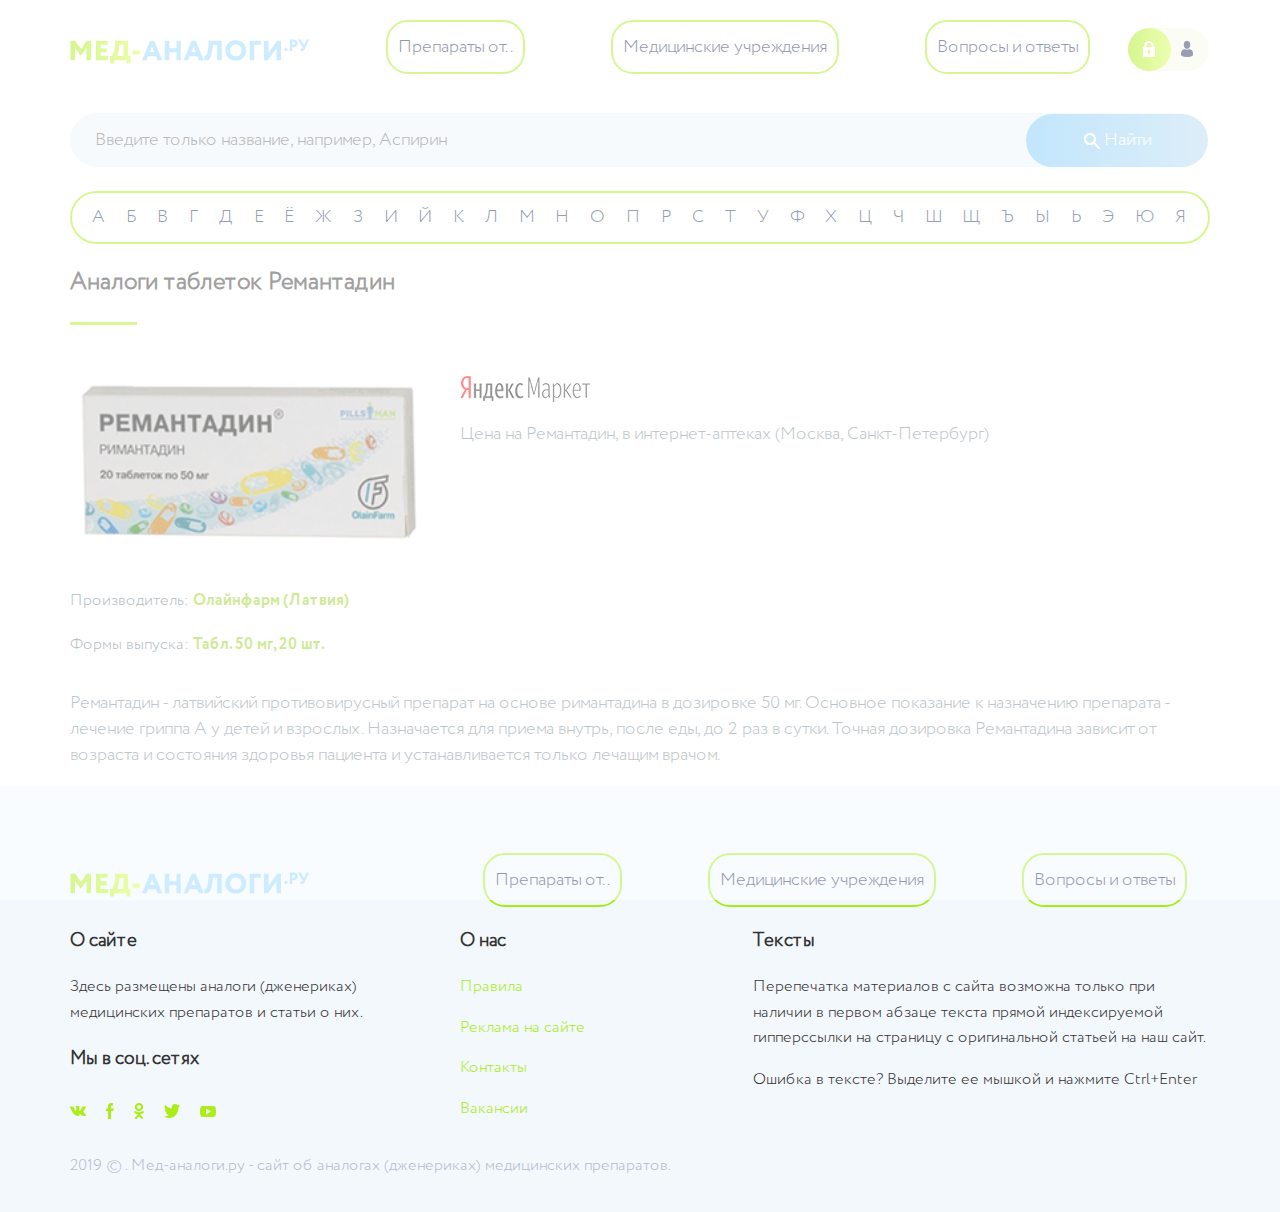
==== Verstka/analog_item_page.html @ cc17bd62 "yandex head" ====
<!DOCTYPE html>
<!--[if lt IE 7 ]><html class="ie ie6" lang="en"> <![endif]-->
<!--[if IE 7 ]><html class="ie ie7" lang="en"> <![endif]-->
<!--[if IE 8 ]><html class="ie ie8" lang="en"> <![endif]-->
<!--[if (gte IE 9)|!(IE)]><!-->
<html lang="ru">
<!--<![endif]-->

<head>

	<meta charset="utf-8">

	<title>Заголовок</title>
	<meta name="description" content="">

	<link rel="shortcut icon" href="img/favicon/favicon.ico" type="image/x-icon">
	<link rel="apple-touch-icon" href="img/favicon/apple-touch-icon.png">
	<link rel="apple-touch-icon" sizes="72x72" href="img/favicon/apple-touch-icon-72x72.png">
	<link rel="apple-touch-icon" sizes="114x114" href="img/favicon/apple-touch-icon-114x114.png">

	<meta http-equiv="X-UA-Compatible" content="IE=edge">
	<meta name="viewport" content="width=device-width, initial-scale=1, maximum-scale=1">

	<link rel="stylesheet" href="libs/bootstrap/css/bootstrap-grid.min.css">
	<link rel="stylesheet" href="libs/animate/animate.css">

	<link rel="stylesheet" href="css/fonts.css">
	<link rel="stylesheet" href="css/main.css">
	<link rel="stylesheet" href="css/media.css">

	<script src="libs/modernizr/modernizr.js"></script>

</head>

<body>

	<header class="container">
		<div class="row">
			<div class="col-md-3 logo_top">
				<a href="/">
					<img src="img/logo.png" alt="logo" title="Logo"></a>
			</div>
			<div class="col-md-8 top_menu">
				<a href="#" class="top_menu_items">Препараты от..</a>
				<a href="#" class="top_menu_items">Медицинские учреждения </a>
				<a href="#" class="top_menu_items">Вопросы и ответы</a>
			</div>
			<div class="col-md-1 login_top_btn">
				<img src="img/login.png" alt="login" title="login">
			</div>
			<div class="col-md-12 search_top">
				<form id="q_search" class="" method="post">
					<input type="hidden" name="do" value="search">
					<input type="hidden" name="subaction" value="search">
					<div class="sblock">
						<input id="story" name="story" placeholder="Введите только название, например, Аспирин"
							type="text" autocomplete="off">
						<button id="sbmt_top" type="submit"> <img src="img/lupa.png" alt="search"> <span
								class="fa fa-search"></span> Найти</button>
					</div>

				</form>
			</div>
			<div class="col-md-12">
				<div class="alphabet_links">
					<a href="#" class="alpa_items">А</a>
					<a href="#" class="alpa_items">Б</a>
					<a href="#" class="alpa_items">В</a>
					<a href="#" class="alpa_items">Г</a>
					<a href="#" class="alpa_items">Д</a>
					<a href="#" class="alpa_items">Е</a>
					<a href="#" class="alpa_items">Ё</a>
					<a href="#" class="alpa_items">Ж</a>
					<a href="#" class="alpa_items">З</a>
					<a href="#" class="alpa_items">И</a>
					<a href="#" class="alpa_items">Й</a>
					<a href="#" class="alpa_items">К</a>
					<a href="#" class="alpa_items">Л</a>
					<a href="#" class="alpa_items">М</a>
					<a href="#" class="alpa_items">Н</a>
					<a href="#" class="alpa_items">О</a>
					<a href="#" class="alpa_items">П</a>
					<a href="#" class="alpa_items">Р</a>
					<a href="#" class="alpa_items">С</a>
					<a href="#" class="alpa_items">Т</a>
					<a href="#" class="alpa_items">У</a>
					<a href="#" class="alpa_items">Ф</a>
					<a href="#" class="alpa_items">Х</a>
					<a href="#" class="alpa_items">Ц</a>
					<a href="#" class="alpa_items">Ч</a>
					<a href="#" class="alpa_items">Ш</a>
					<a href="#" class="alpa_items">Щ</a>
					<a href="#" class="alpa_items">Ъ</a>
					<a href="#" class="alpa_items">Ы</a>
					<a href="#" class="alpa_items">Ь</a>
					<a href="#" class="alpa_items">Э</a>
					<a href="#" class="alpa_items">Ю</a>
					<a href="#" class="alpa_items">Я</a>
				</div>

			</div>
		</div>

	</header>
	<main>
		<section class="analogs_cat">
			<div class="container">
				<h2>Аналоги таблеток Ремантадин</h2>
				<div class="green_line"></div>

				<div class="row analogs_item">
					<div class="col-md-4 analogs_item_img">
						<img src="img/remantadin_photo.png" alt="remantadin">
						<div class="manufacture">
								<span class="manufacturer">Производитель: <span>Олайнфарм (Латвия)</span> </span>
								<span class="manufacturer">Формы выпуска: <span>Табл. 50 мг, 20 шт.</span> </span>
							</div>
					</div>
					<div class="col-md-8 analogs_item_details">				

						<div class="analog_it_price_more">
							<img class="yandex_logo" src="img/yandex-market-logo.png" alt="yandex-market">
							<span class="yandex_text">Цена на Ремантадин, в интернет-аптеках (Москва, Санкт-Петербург)</span>
						</div>

					</div>

					<div class="col-md-12 col-xs-12 analog_it_description">
						<p>Ремантадин - латвийский противовирусный препарат на основе римантадина в дозировке 50 мг. Основное показание к назначению препарата - лечение гриппа А у детей и взрослых. Назначается для приема внутрь, после еды, до 2 раз в сутки. Точная дозировка Ремантадина зависит от возраста и состояния здоровья пациента и устанавливается только лечащим врачом.</p>
					</div>

				</div>


				

			</div>
		</section>
	</main>


	<footer>
		<div class="container">
			<div class="row">
				<div class="col-md-4 logo_top">
					<a href="/">
						<img src="img/logo.png" alt="logo" title="Logo"></a>
				</div>
				<div class="col-md-8 top_menu">
					<a href="#" class="top_menu_items">Препараты от..</a>
					<a href="#" class="top_menu_items">Медицинские учреждения </a>
					<a href="#" class="top_menu_items">Вопросы и ответы</a>
				</div>

			</div>
			<div class="row">
				<div class="col-md-4">
					<h3>О сайте</h3>
					<p>Здесь размещены аналоги (дженериках)
						медицинских препаратов и статьи о них.</p>
					<h3>Мы в соц. сетях</h3>
					<div class="sicial">
						<a href="#"> <img src="img/vk.png" alt="vk"> </a>
						<a href="#"><img src="img/facebook.png" alt="facebook"></a>
						<a href="#"><img src="img/odnoklassniki-logo.png" alt="ok"></a>
						<a href="#"><img src="img/twitter.png" alt="twitter"></a>
						<a href="#"><img src="img/youtube.png" alt="youtube"></a>
					</div>

				</div>
				<div class="col-md-3">
					<h3>О нас</h3>
					<div class="about_us">
						<a href="#">Правила</a>
						<a href="#">Реклама на сайте</a>
						<a href="#">Контакты</a>
						<a href="#">Вакансии</a>
					</div>
				</div>
				<div class="col-md-5">
					<h3>Тексты</h3>
					<p>Перепечатка материалов с сайта возможна только
						при наличии в первом абзаце текста прямой
						индексируемой гипперссылки на страницу с
						оригинальной статьей на наш сайт.</p>
					<p>Ошибка в тексте? Выделите ее мышкой
						и нажмите Ctrl+Enter</p>
				</div>
			</div>
			<p id="copyright">2019 © . Мед-аналоги.ру - сайт об аналогах (дженериках) медицинских препаратов.</p>
		</div>

	</footer>

	<div class="hidden"></div>

	<div class="loader">
		<div class="loader_inner"></div>
	</div>

	<!--[if lt IE 9]>
	<script src="libs/html5shiv/es5-shim.min.js"></script>
	<script src="libs/html5shiv/html5shiv.min.js"></script>
	<script src="libs/html5shiv/html5shiv-printshiv.min.js"></script>
	<script src="libs/respond/respond.min.js"></script>
	<![endif]-->

	<script src="libs/jquery/jquery-1.11.2.min.js"></script>
	<script src="libs/waypoints/waypoints.min.js"></script>
	<script src="libs/animate/animate-css.js"></script>
	<script src="libs/plugins-scroll/plugins-scroll.js"></script>

	<script src="js/common.js"></script>

</body>

</html>
---- Verstka/css/fonts.css ----
@font-face {
	font-family: "RobotoRegular";
	src: url("../fonts/RobotoRegular/RobotoRegular.eot");
	src: url("../fonts/RobotoRegular/RobotoRegular.eot?#iefix") format("embedded-opentype"),
		url("../fonts/RobotoRegular/RobotoRegular.woff") format("woff"),
		url("../fonts/RobotoRegular/RobotoRegular.ttf") format("truetype");
	font-style: normal;
	font-weight: normal;


}


@font-face {
	font-family: 'Circe Thin';
	src: url('../fonts/Circe/Circe-Thin.eot');
	src: url('../fonts/Circe/Circe-Thin.eot?#iefix') format('embedded-opentype'),
		url('../fonts/Circe/Circe-Thin.woff') format('woff'),
		url('../fonts/Circe/Circe-Thin.ttf') format('truetype');
	font-weight: normal;
	font-style: normal;
}

@font-face {
	font-family: 'Circe Extra Light';
	src: url('../fonts/Circe/Circe-ExtraLight.eot');
	src: url('../fonts/Circe/Circe-ExtraLight.eot?#iefix') format('embedded-opentype'),
		url('../fonts/Circe/Circe-ExtraLight.woff') format('woff'),
		url('../fonts/Circe/Circe-ExtraLight.ttf') format('truetype');
	font-weight: normal;
	font-style: normal;
}

@font-face {
	font-family: 'Circe Light';
	src: url('../fonts/Circe/Circe-Light.eot');
	src: url('../fonts/Circe/Circe-Light.eot?#iefix') format('embedded-opentype'),
		url('../fonts/Circe/Circe-Light.woff') format('woff'),
		url('../fonts/Circe/Circe-Light.ttf') format('truetype');
	font-weight: normal;
	font-style: normal;
}

@font-face {
	font-family: 'Circe Regular';
	src: url('../fonts/Circe/Circe-Regular.eot');
	src: url('../fonts/Circe/Circe-Regular.eot?#iefix') format('embedded-opentype'),
		url('../fonts/Circe/Circe-Regular.woff') format('woff'),
		url('../fonts/Circe/Circe-Regular.ttf') format('truetype');
	font-weight: normal;
	font-style: normal;
}

@font-face {
	font-family: 'Circe Bold';
	src: url('../fonts/Circe/Circe-Bold.eot');
	src: url('../fonts/Circe/Circe-Bold.eot?#iefix') format('embedded-opentype'),
		url('../fonts/Circe/Circe-Bold.woff') format('woff'),
		url('../fonts/Circe/Circe-Bold.ttf') format('truetype');
	font-weight: normal;
	font-style: normal;
}
@font-face {
	font-family: 'Circe Extra Bold';
	src: url('../fonts/Circe/Circe-ExtraBold.eot');
	src: url('../fonts/Circe/Circe-ExtraBold.eot?#iefix') format('embedded-opentype'),
	url('../fonts/Circe/Circe-ExtraBold.woff') format('woff'),
	url('../fonts/Circe/Circe-ExtraBold.ttf') format('truetype');
	font-weight: normal;
	font-style: normal;
	}
---- Verstka/css/main.css ----
*::-webkit-input-placeholder {
	color: #666;
	opacity: 1;
}

*:-moz-placeholder {
	color: #666;
	opacity: 1;
}

*::-moz-placeholder {
	color: #666;
	opacity: 1;
}

*:-ms-input-placeholder {
	color: #666;
	opacity: 1;
}

body input:focus:required:invalid,
body textarea:focus:required:invalid {
	color: red
}

body input:required:valid,
body textarea:required:valid {
	color: #102054
}

html.js .loader {
	background: none repeat scroll 0 0 #ffffff;
	bottom: 0;
	height: 100%;
	left: 0;
	position: fixed;
	right: 0;
	top: 0;
	width: 100%;
	z-index: 9999;
}

html.js .loader_inner {
	background-image: url("../img/logo.png");
	background-size: contain;
	background-repeat: no-repeat;
	background-position: center center;
	background-color: #fff;
	height: 53px;
	width: 239px;
	margin: 20% auto;
}

body {
	font-family: sans-serif;
	font-size: 16px;
	min-width: 320px;
	position: relative;
	line-height: 1.6;
	font-family: 'Circe Light', sans-serif;
	overflow-x: hidden;
}

.hidden {
	display: none;
}

.logo_top {
	margin-top: 38px;
}

.logo_top a img {
	margin: auto;
	max-width: 100%;
	padding: 0;
}

.top_menu {
	margin-top: 20px;
	padding: 0;
	display: flex;
	justify-content: space-around;
}

.top_menu a {
	color: #102054;
	font-family: 'Circe Light', sans-serif;
	font-size: 18px;
	font-weight: 400;
	line-height: 30px;
	border-radius: 22px;
	border: 2px solid #a7ec14;
	padding: 10px;
}

.top_menu a:not(:first-child) {
	margin-left: 10px
}

.top_menu a:hover {
	text-decoration: none;
}

.login_top_btn {
	margin-top: 28px;
	padding: 0;
}

.login_top_btn img {
	margin: 0 auto;
	cursor: pointer;
}

.search_top {
	margin-top: 39px;
}

#story {
	width: 99.5%;
	border-radius: 27px;
	background-color: #ecf5fb;
	color: #343c55;
	font-family: 'Circe Light', sans-serif;
	font-size: 18px;
	font-weight: 400;
	line-height: 30px;
	padding: 12px;
	border: none;
	padding-left: 25px;
}

#sbmt_top {
	width: 182px;
	height: 53px;
	border-radius: 27px;
	background-color: #1b76af;
	background-image: linear-gradient(to right, #7cc9f9 0%, #ceeafcdb 100%);
	border: none;
	color: #fff;
	margin-left: -182px;
	font-family: 'Circe Light', sans-serif;
	font-size: 18px;
	font-weight: 400;
	line-height: 30px;
}

.alphabet_links {
	margin-top: 24px;
	height: 53px;
	border-radius: 27px;
	border: 2px solid #a7ec14;
	width: 100%;
	padding-top: 8px;
	display: flex;
	justify-content: space-evenly;
}

.alphabet_links a {
	color: #202c5c;
	font-family: 'Circe Light', sans-serif;
	font-size: 18px;
	font-weight: 400;
	letter-spacing: 0.86px;
	line-height: 33px;
	transition: all .2s linear
}

.alphabet_links a:hover {
	transform: scale(1.4)
}

.green_line {
	width: 67px;
	height: 3px;
	background-color: #abed18;
}

#popular_drugs {
	background-color: #e9f3fa;
	margin-top: 25px;
	padding-bottom: 35px;
}

#popular_drugs h2 {
	color: #202c5c;
	font-size: 25px;
	font-weight: 700;
	line-height: 30px;
}

.popular_drugs_grup {
	margin-top: 37px;
}

.popular_drug_item {
	width: 235px;
	height: 67px;
	border-radius: 34px;
	border: 2px solid #abed18;
	padding: 10px;
	display: inline-block;
	background-color: #fff;
	color: #2b3662;
	font-size: 16px;
	font-family: 'Circe Extra Light', sans-serif;
	font-weight: 400;
	line-height: 30px;
}

.popular_drug_item:hover {
	text-decoration: none;
}

.popular_drug_item img {
	margin-right: 15px;
}

.popular_drug_item:not(:first-child) {
	margin-left: 15px
}

#news_block {
	padding-bottom: 42px;
	padding-top: 35px;
	background-image: url(../img/news_bgi.png);
	background-size: cover;
	background-repeat: no-repeat;
	background-position: 0 0;
}

#news_block h2 {

	height: 21px;
	color: #ffffff;
	font-size: 25px;
	font-weight: 700;
	line-height: 30px;
}

.news_item_body {
	width: 100%;
	height: 129px;
	background-color: #ecf5fb63;
	border-radius: 52px 55px 18px 52px;
	border: 0px solid #000000;
}

.news_item_body p {
	color: #ffffff;
	font-size: 17px;
	font-family: 'Circe Extra Light', sans-serif;
	font-weight: 400;
	line-height: 25px;
	display: inline-block;
	width: 70%;
}

.news_item_body img {
	float: left;
	margin-right: 15px;
}

.news_item h4 {
	color: #ffffff;
	font-size: 17px;
	font-weight: 700;
	line-height: 30px;
}

.news_date {
	position: absolute;
	display: block;
	right: 15px;
	padding: 5px;
	bottom: 0;
	height: 34px;
	border-radius: 17px;
	background-color: #abed18;
	color: #fff;
}

.news_date img {
	margin-top: 7px;
	margin-left: 5px;
	margin-right: 5px;
}

#seo_text h2 {
	margin-top: 43px;
}

#seo_text p {
	margin-top: 50px;
}

#seo_text {
	padding-bottom: 68px;
}

footer {
	height: 426px;
	padding-top: 47px;
	background-color: #f3f8fc;
}

.sicial {
	display: flex;
	justify-content: start;
}

.sicial a:not(:first-child) {
	margin: 5px 10px;
}

.sicial a:first-child {
	margin-top: 5px;
	margin-right: 10px;
}

.about_us a {
	display: block;
	margin: 15px auto;
	color: #a8ec15;
}

#copyright {
	height: 14px;
	opacity: 0.3;
	color: #202c5c;
}

/*===CATALOG ALPHABET ==*/


.alpha_item h4 {
	height: 16px;
}

.price {
	font-size: 25px;
	color: #202c5c;
	font-weight: 700;
	position: absolute;
	right: 18%;
	margin-top: -5px;
}

.star_price {
	width: 100%;
	padding: 0;
	position: relative;
	height: 15px;
	margin-top: 35px;
}

.alpabet_discriotion {
	width: 65%;
	height: 69px;
	color: #72848f;
	font-size: 18px;
	font-weight: 400;
	line-height: 26px;
}

.alpha_item {
	height: 320px;
	overflow: hidden;
	margin-top: 59px;
}

/*===CATALOG ANALOGS ==*/
.analogs_item {
	margin-top: 50px;
}
.analogs_item:nth-child(2n){
	background-color: #f2f8fc;
}
.analogs_item_img img {
	width: 100%;
}
.analog_it_rate_ttl {
	margin-top: -10px;
}
.manufacture {
	margin-top: 24px;
}

.manufacturer {
	display: block;
	margin: 10px auto;
}

.manufacturer {
	display: block;
	margin: 10px auto;
	font-size: 16px;
	line-height: 34px;
	color: #5e727e;
}

.manufacturer span {
	color: #95d016;
	font-weight: 400;
	font-family: 'Circe Bold', sans-serif;
}

.analog_it_price {
	color: #b5c3cc;
	line-height: 32px;
	font-size: 14px;

}

.analog_it_price span {
	color: #94d5ff;
}

.analog_it_price strong {
	color: #202c5c;
	font-size: 22px;
	margin: auto 10px;
}

.analog_it_description p {
	color: #72848f;
	font-size: 18px;
	font-weight: 400;
	line-height: 26px;
}
.yandex_text {
	display: block;
	margin: 10px auto;
	height: 17px;
	color: #72848f;
	font-size: 18px;
	font-weight: 400;
	line-height: 44px;
}
---- Verstka/css/media.css ----
/*==========  Desktop First Method  ==========*/

/* Large Devices, Wide Screens */
@media only screen and (max-width : 1200px) {

}

/* Medium Devices, Desktops */
@media only screen and (max-width : 992px) {

}

/* Small Devices, Tablets */
@media only screen and (max-width : 768px) {
	
	/*Disable Animation on Mobile Devices*/
	.animated {
		/*CSS transitions*/
		-o-transition-property: none !important;
		-moz-transition-property: none !important;
		-ms-transition-property: none !important;
		-webkit-transition-property: none !important;
		transition-property: none !important;
		/*CSS transforms*/
		-o-transform: none !important;
		-moz-transform: none !important;
		-ms-transform: none !important;
		-webkit-transform: none !important;
		transform: none !important;
		/*CSS animations*/
		-webkit-animation: none !important;
		-moz-animation: none !important;
		-o-animation: none !important;
		-ms-animation: none !important;
		animation: none !important;
	}

}

/* Extra Small Devices, Phones */
@media only screen and (max-width : 480px) {

}

/* Custom, iPhone Retina */
@media only screen and (max-width : 320px) {

}


/*==========  Mobile First Method  ==========*/

/* Custom, iPhone Retina */
@media only screen and (min-width : 320px) {

}

/* Extra Small Devices, Phones */
@media only screen and (min-width : 480px) {

}

/* Small Devices, Tablets */
@media only screen and (min-width : 768px) {

}

/* Medium Devices, Desktops */
@media only screen and (min-width : 992px) {

}

/* Large Devices, Wide Screens */
@media only screen and (min-width : 1200px) {

}
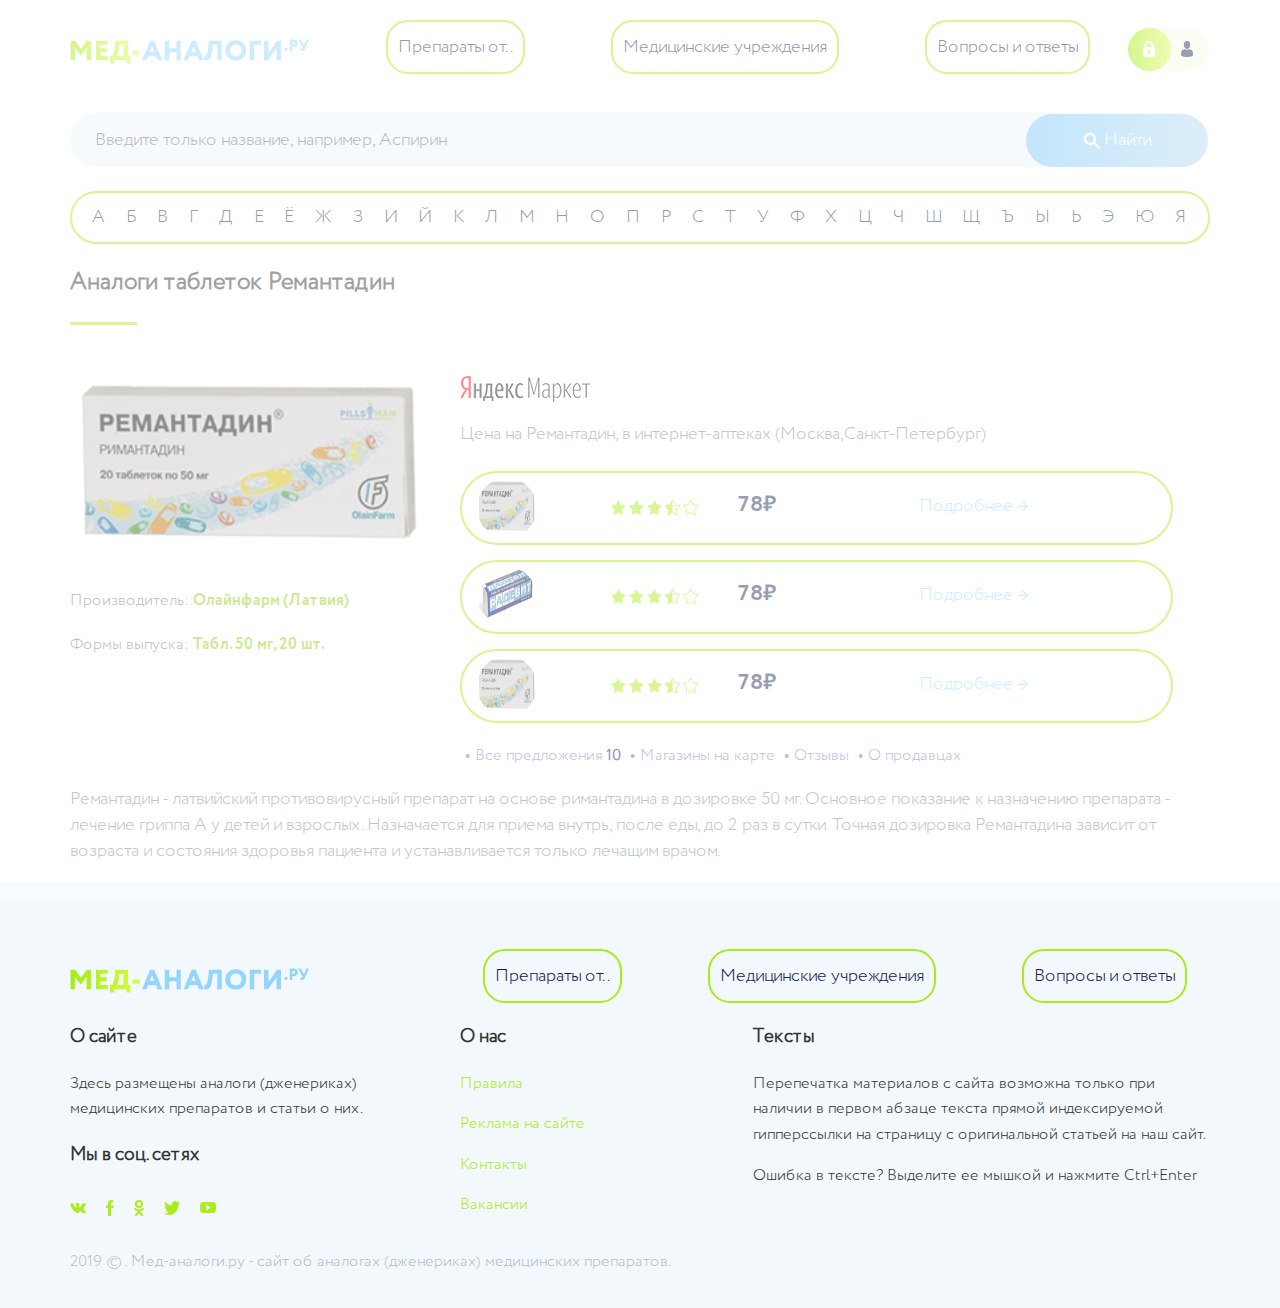
==== commit 48999677: "yandex market details" ====
--- a/Verstka/analog_item_page.html
+++ b/Verstka/analog_item_page.html
@@ -112,27 +112,57 @@
 					<div class="col-md-4 analogs_item_img">
 						<img src="img/remantadin_photo.png" alt="remantadin">
 						<div class="manufacture">
-								<span class="manufacturer">Производитель: <span>Олайнфарм (Латвия)</span> </span>
-								<span class="manufacturer">Формы выпуска: <span>Табл. 50 мг, 20 шт.</span> </span>
-							</div>
-					</div>
-					<div class="col-md-8 analogs_item_details">				
+							<span class="manufacturer">Производитель: <span>Олайнфарм (Латвия)</span> </span>
+							<span class="manufacturer">Формы выпуска: <span>Табл. 50 мг, 20 шт.</span> </span>
+						</div>
+					</div>
+					<div class="col-md-8 analogs_item_details">
 
 						<div class="analog_it_price_more">
 							<img class="yandex_logo" src="img/yandex-market-logo.png" alt="yandex-market">
-							<span class="yandex_text">Цена на Ремантадин, в интернет-аптеках (Москва, Санкт-Петербург)</span>
+							<span class="yandex_text">Цена на Ремантадин, в интернет-аптеках (Москва,Санкт-Петербург)</span>
+
+							<div class="yandex_mark_item">
+								<img class="yandex_it_img" src="img/remantadin_photo.png" alt="Alt">
+								<span class="ya_it_rate"><img src="img/stars.png" alt="stars"></span>
+								<span class="ya_it_prc">78₽</span>
+								<a class="ya_it_more" href="#">Подробнее →</a>
+							</div>
+							<div class="yandex_mark_item">
+								<img class="yandex_it_img" src="img/radevit_photo.png" alt="Alt">
+								<span class="ya_it_rate"><img src="img/stars.png" alt="stars"></span>
+								<span class="ya_it_prc">78₽</span>
+								<a class="ya_it_more" href="#">Подробнее →</a>
+							</div>
+							<div class="yandex_mark_item">
+								<img class="yandex_it_img" src="img/remantadin_photo.png" alt="Alt">
+								<span class="ya_it_rate"><img src="img/stars.png" alt="stars"></span>
+								<span class="ya_it_prc">78₽</span>
+								<a class="ya_it_more" href="#">Подробнее →</a>
+							</div>
 						</div>
+						<div class="ya_it_moredetail">
+								<a  href="#">Все предложения <strong>10</strong></a>
+								<a  href="#">Магазины на карте</a>
+								<a  href="#">Отзывы</a>
+								<a  href="#">О продавцах</a>
+						</div>
+
+						
 
 					</div>
 
 					<div class="col-md-12 col-xs-12 analog_it_description">
-						<p>Ремантадин - латвийский противовирусный препарат на основе римантадина в дозировке 50 мг. Основное показание к назначению препарата - лечение гриппа А у детей и взрослых. Назначается для приема внутрь, после еды, до 2 раз в сутки. Точная дозировка Ремантадина зависит от возраста и состояния здоровья пациента и устанавливается только лечащим врачом.</p>
-					</div>
-
-				</div>
-
-
-				
+						<p>Ремантадин - латвийский противовирусный препарат на основе римантадина в дозировке 50 мг.
+							Основное показание к назначению препарата - лечение гриппа А у детей и взрослых. Назначается
+							для приема внутрь, после еды, до 2 раз в сутки. Точная дозировка Ремантадина зависит от
+							возраста и состояния здоровья пациента и устанавливается только лечащим врачом.</p>
+					</div>
+
+				</div>
+
+
+
 
 			</div>
 		</section>
--- a/Verstka/css/main.css
+++ b/Verstka/css/main.css
@@ -430,9 +430,58 @@
 .yandex_text {
 	display: block;
 	margin: 10px auto;
+	/* height: 17px; */
+	color: #72848f;
+	font-size: 18px;
+	font-weight: 400;
+	line-height: 44px;
+}
+.yandex_it_img {
+	width: 60px;
+	/* border: 2px solid #fff; */
+	border-radius: 80%;
+	height: 60px;
+	margin-left: 10px;
+}
+.yandex_mark_item {
+	width: 95%;
+	display: block;
+	margin-top: 15px;
+	padding: 5px;
+	border: 2px solid #a8ec15;
+	border-radius: 40px;
+}
+.ya_it_rate {
+	margin-left: 10%;
+}
+.ya_it_prc {
+	margin-left: 5%;
+	color: #202c5c;
+	font-size: 22px;
+	font-family: 'Circe Bold', sans-serif;
+	font-weight: 700;
+}
+.ya_it_more {
+	margin-left: 20%;
+	width: 90px;
 	height: 17px;
-	color: #72848f;
-	font-size: 18px;
-	font-weight: 400;
-	line-height: 44px;
+	color: #94d5ff;
+	font-size: 18px;
+	font-weight: 400;
+	line-height: 30px;
+}
+.ya_it_moredetail {
+	margin-top: 20px;
+}
+.ya_it_moredetail a::before {
+	content: "🞄";
+	margin: 5px;
+}
+.ya_it_moredetail a {
+	color: #6778bf;
+	margin: auto;
+	font-size: 16px;
+}
+.ya_it_moredetail a strong {
+	color: #202c5c;
 }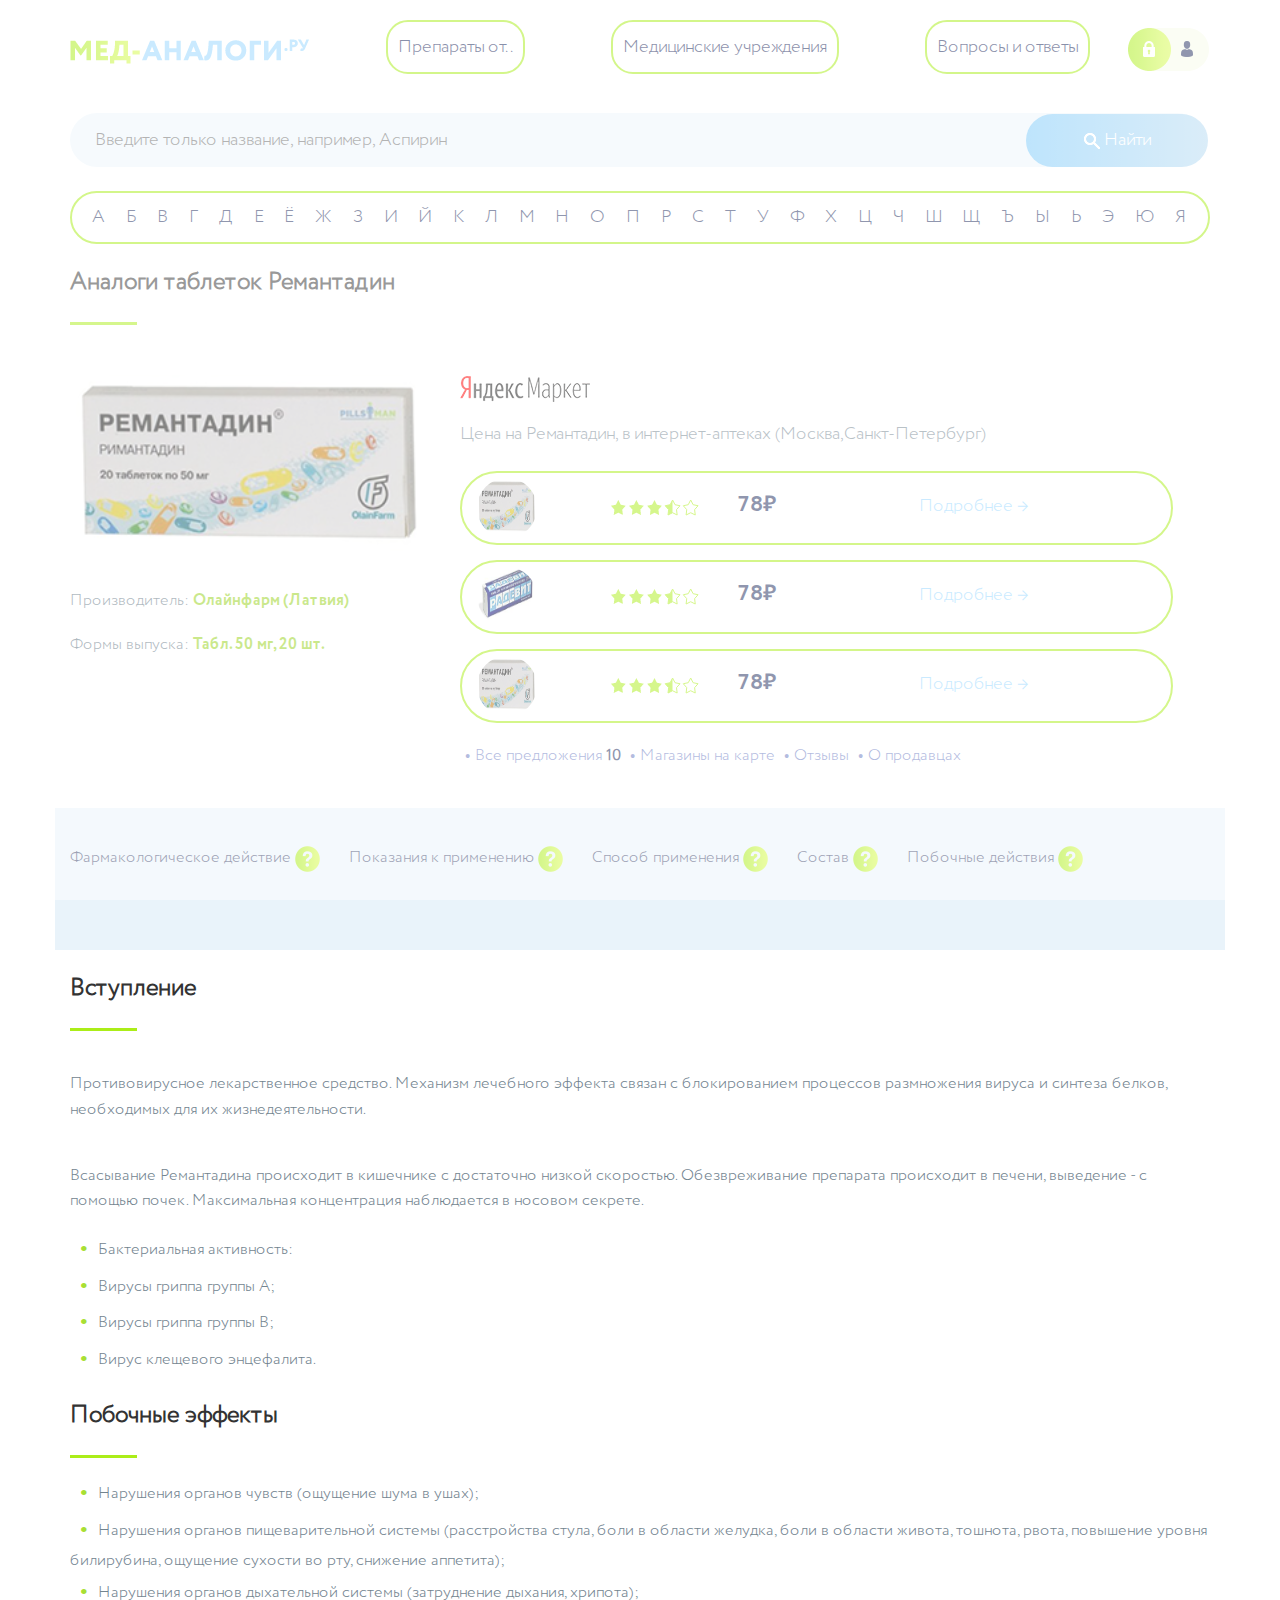
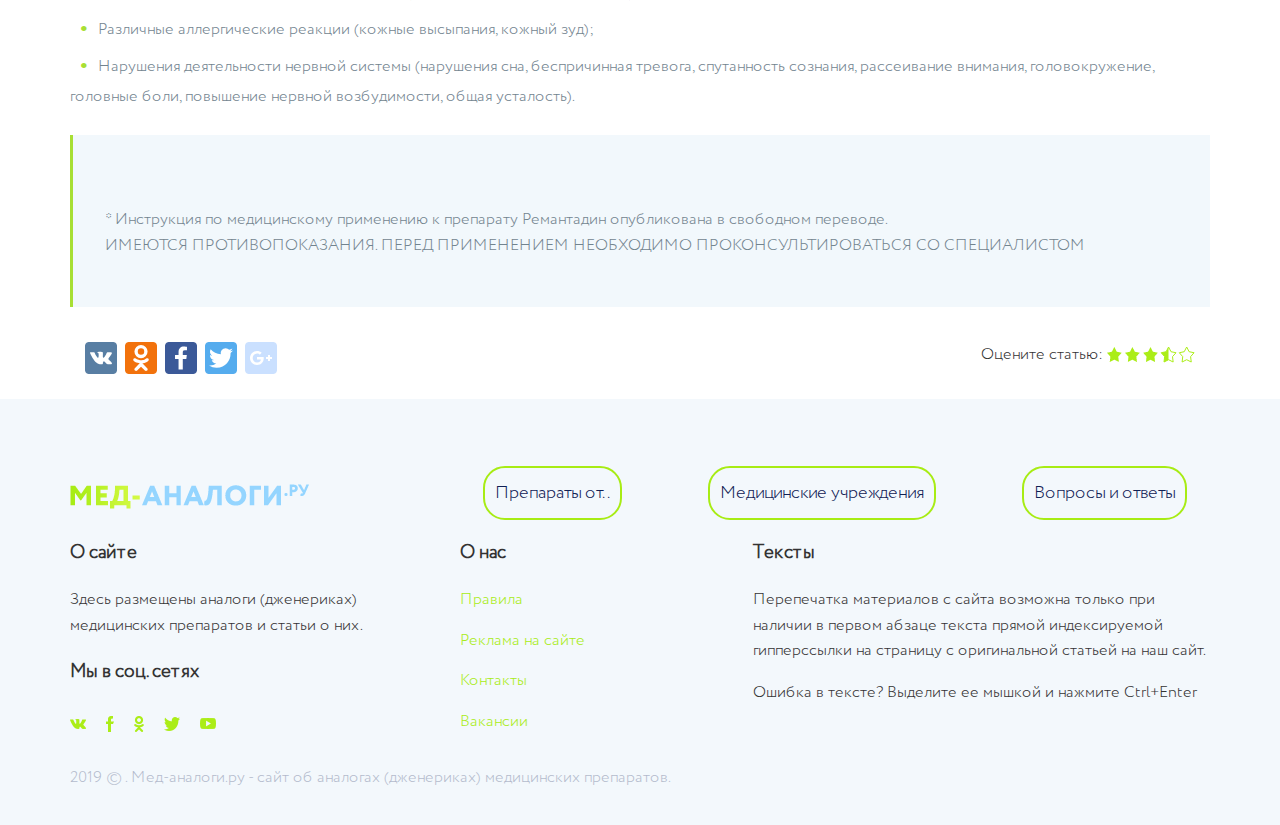
==== commit de60fe43: "fullstory preparat" ====
--- a/Verstka/analog_item_page.html
+++ b/Verstka/analog_item_page.html
@@ -120,7 +120,8 @@
 
 						<div class="analog_it_price_more">
 							<img class="yandex_logo" src="img/yandex-market-logo.png" alt="yandex-market">
-							<span class="yandex_text">Цена на Ремантадин, в интернет-аптеках (Москва,Санкт-Петербург)</span>
+							<span class="yandex_text">Цена на Ремантадин, в интернет-аптеках
+								(Москва,Санкт-Петербург)</span>
 
 							<div class="yandex_mark_item">
 								<img class="yandex_it_img" src="img/remantadin_photo.png" alt="Alt">
@@ -142,21 +143,76 @@
 							</div>
 						</div>
 						<div class="ya_it_moredetail">
-								<a  href="#">Все предложения <strong>10</strong></a>
-								<a  href="#">Магазины на карте</a>
-								<a  href="#">Отзывы</a>
-								<a  href="#">О продавцах</a>
-						</div>
+							<a href="#">Все предложения <strong>10</strong></a>
+							<a href="#">Магазины на карте</a>
+							<a href="#">Отзывы</a>
+							<a href="#">О продавцах</a>
+						</div>
+
+
+
+					</div>
+
+					<div class="col-md-12 analog_it_iner_puncts">
+						<nobr><a href="#">Фармакологическое действие <img src="img/question-mark.png"
+									alt="question-mark"> </a></nobr>
+						<nobr><a href="#">Показания к применению <img src="img/question-mark.png"
+									alt="question-mark"></a></nobr>
+						<a href="#">Способ применения <img src="img/question-mark.png" alt="question-mark"></a>
+						<a href="#"> Состав <img src="img/question-mark.png" alt="question-mark"></a>
+						<nobr><a href="#">Побочные действия <img src="img/question-mark.png" alt="question-mark"></a>
+						</nobr>
+					</div>
+
+					<div class="col-md-12 fullstory_preparat">
+						<h2>Вступление</h2>
+						<div class="green_line"></div>
+
+						<p>Противовирусное лекарственное средство. Механизм лечебного эффекта связан с блокированием
+							процессов размножения вируса и синтеза белков, необходимых для их жизнедеятельности.</p>
+
+						<p>Всасывание Ремантадина происходит в кишечнике с достаточно низкой скоростью. Обезвреживание
+							препарата происходит в печени, выведение - с помощью почек. Максимальная концентрация
+							наблюдается в носовом секрете.</p>
+
+						<ul>
+							<li>Бактериальная активность:</li>
+							<li>Вирусы гриппа группы А;</li>
+							<li>Вирусы гриппа группы В;</li>
+							<li>Вирус клещевого энцефалита.</li>
+						</ul>
+
+						<h2>Побочные эффекты</h2>
+						<div class="green_line"></div>
+
+						<ul>
+							<li>Нарушения органов чувств (ощущение шума в ушах);</li>
+							<li>Нарушения органов пищеварительной системы (расстройства стула, боли в области желудка,
+								боли в области живота,
+								тошнота,    рвота, повышение уровня билирубина, ощущение сухости во рту, снижение
+								аппетита);</li>
+							<li>Нарушения органов дыхательной системы (затруднение дыхания, хрипота);</li>
+							<li>Различные аллергические реакции (кожные высыпания, кожный зуд);</li>
+							<li>Нарушения деятельности нервной системы (нарушения сна, беспричинная тревога, спутанность
+								сознания,
+								рассеивание внимания, головокружение, головные боли, повышение нервной возбудимости,
+								общая усталость).</li>
+						</ul>
+
+
+
+						<div class="col-md-12 col-xs-12 preparat_alert">
+							<p>* Инструкция по медицинскому применению к препарату Ремантадин опубликована в свободном переводе. <br> ИМЕЮТСЯ ПРОТИВОПОКАЗАНИЯ. ПЕРЕД ПРИМЕНЕНИЕМ НЕОБХОДИМО ПРОКОНСУЛЬТИРОВАТЬСЯ СО СПЕЦИАЛИСТОМ</p>
+						</div>
+
+						<div class="col-md-12 preparat_social">
+							<img src="img/social_buttons.png" alt="social_buttons">
+							<span class="rate_preparat">Оцените статью: <img src="img/stars.png" alt="stars"></span>
+						</div>
+
+
 
 						
-
-					</div>
-
-					<div class="col-md-12 col-xs-12 analog_it_description">
-						<p>Ремантадин - латвийский противовирусный препарат на основе римантадина в дозировке 50 мг.
-							Основное показание к назначению препарата - лечение гриппа А у детей и взрослых. Назначается
-							для приема внутрь, после еды, до 2 раз в сутки. Точная дозировка Ремантадина зависит от
-							возраста и состояния здоровья пациента и устанавливается только лечащим врачом.</p>
 					</div>
 
 				</div>
--- a/Verstka/css/main.css
+++ b/Verstka/css/main.css
@@ -372,15 +372,19 @@
 .analogs_item {
 	margin-top: 50px;
 }
-.analogs_item:nth-child(2n){
+
+.analogs_item:nth-child(2n) {
 	background-color: #f2f8fc;
 }
+
 .analogs_item_img img {
 	width: 100%;
 }
+
 .analog_it_rate_ttl {
 	margin-top: -10px;
 }
+
 .manufacture {
 	margin-top: 24px;
 }
@@ -427,6 +431,8 @@
 	font-weight: 400;
 	line-height: 26px;
 }
+
+/*===CATALOG ANALOGS FULLSTORY ==*/
 .yandex_text {
 	display: block;
 	margin: 10px auto;
@@ -436,6 +442,7 @@
 	font-weight: 400;
 	line-height: 44px;
 }
+
 .yandex_it_img {
 	width: 60px;
 	/* border: 2px solid #fff; */
@@ -443,6 +450,7 @@
 	height: 60px;
 	margin-left: 10px;
 }
+
 .yandex_mark_item {
 	width: 95%;
 	display: block;
@@ -451,9 +459,11 @@
 	border: 2px solid #a8ec15;
 	border-radius: 40px;
 }
+
 .ya_it_rate {
 	margin-left: 10%;
 }
+
 .ya_it_prc {
 	margin-left: 5%;
 	color: #202c5c;
@@ -461,6 +471,7 @@
 	font-family: 'Circe Bold', sans-serif;
 	font-weight: 700;
 }
+
 .ya_it_more {
 	margin-left: 20%;
 	width: 90px;
@@ -470,18 +481,70 @@
 	font-weight: 400;
 	line-height: 30px;
 }
+
 .ya_it_moredetail {
 	margin-top: 20px;
 }
+
 .ya_it_moredetail a::before {
 	content: "🞄";
 	margin: 5px;
 }
+
 .ya_it_moredetail a {
 	color: #6778bf;
 	margin: auto;
 	font-size: 16px;
 }
+
 .ya_it_moredetail a strong {
 	color: #202c5c;
-}+}
+
+.analog_it_iner_puncts {
+	background-color: #e9f3fa;
+	height: 142px;
+	padding: 25px;
+	margin-top: 40px;
+	padding-left: 15px;
+}
+
+.analog_it_iner_puncts a {
+	color: #39446b;
+	font-weight: 400;
+	line-height: 50px;
+	font-size: 16px;
+	margin-right: 25px;
+}
+
+.fullstory_preparat p {
+	color: #72848f;
+	margin-top: 40px;
+}
+.fullstory_preparat ul {
+	list-style-type: none;
+	padding: 0;
+	color: #72848f;
+}
+.fullstory_preparat ul li::before {
+	content: "🞄";
+	color: #a8df34;
+	font-size: 23px;
+	/* margin: 15px; */
+	display: inline;
+	padding: 10px;
+}
+
+.preparat_alert {
+	background-color: #f2f8fc;
+	padding: 32px;
+	margin: 10px auto;
+	border-left: 3px solid #a8df34;
+}
+.preparat_social {
+	padding-top: 25px;
+	padding-bottom: 25px;
+}
+.rate_preparat {
+	float: right;
+}
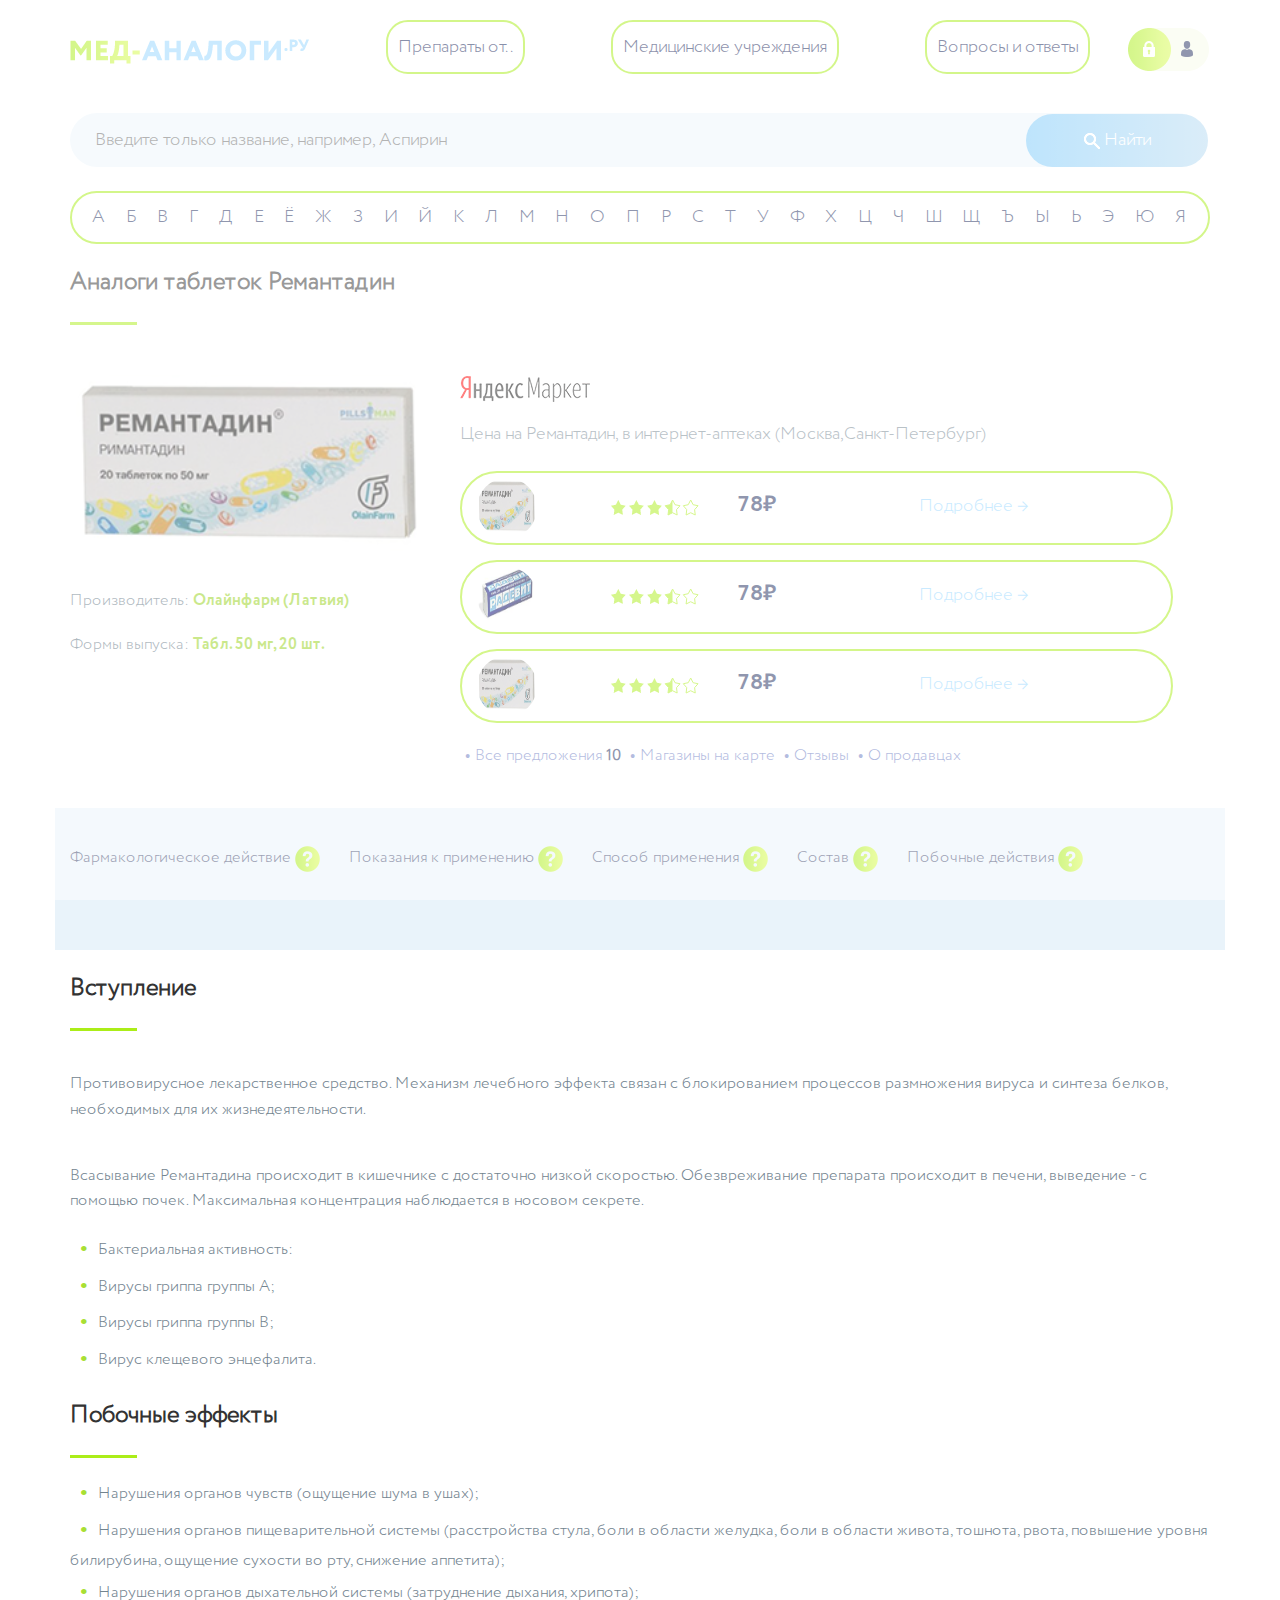
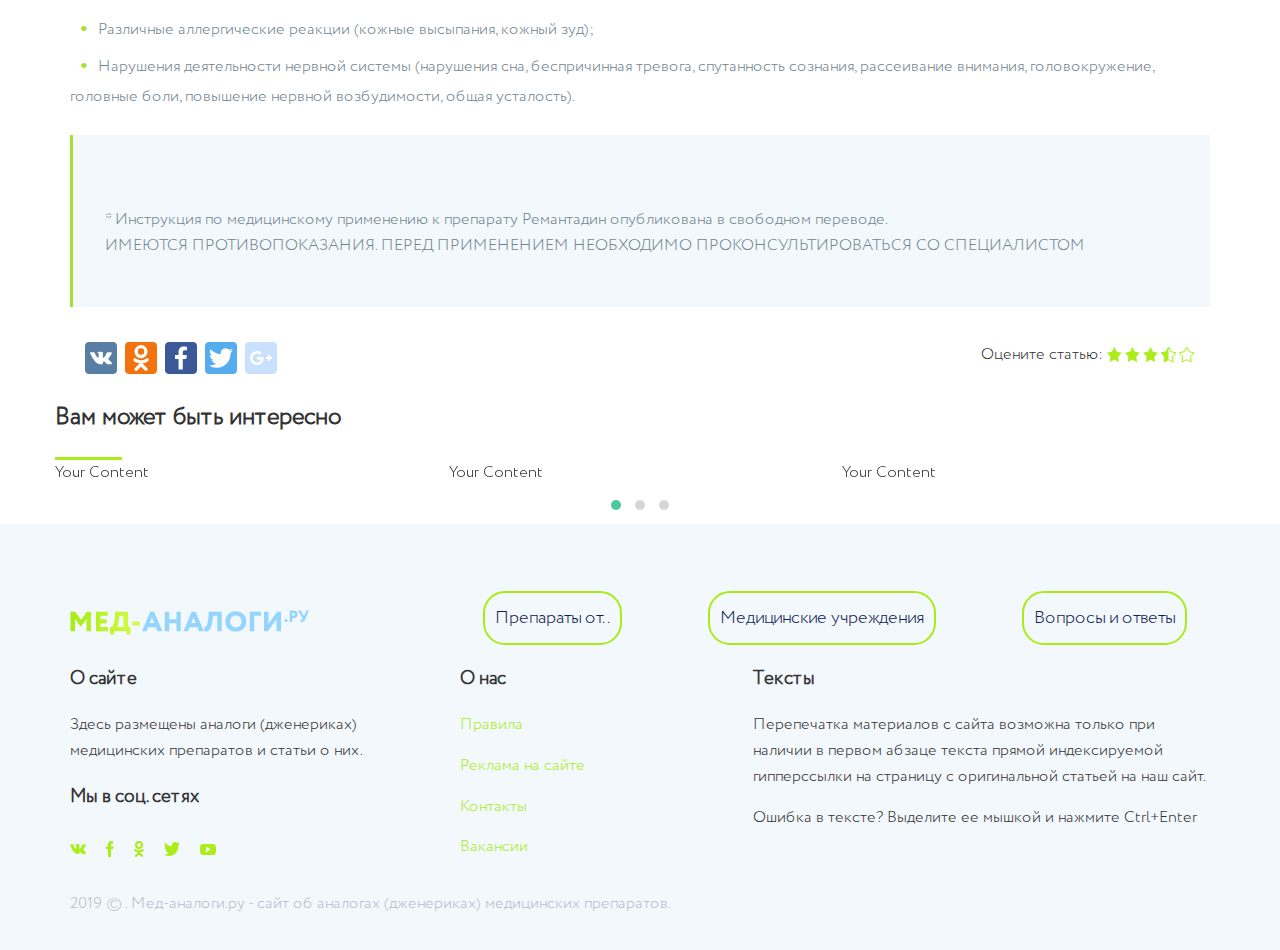
==== commit 26139887: "add owl" ====
--- a/Verstka/analog_item_page.html
+++ b/Verstka/analog_item_page.html
@@ -27,7 +27,12 @@
 	<link rel="stylesheet" href="css/fonts.css">
 	<link rel="stylesheet" href="css/main.css">
 	<link rel="stylesheet" href="css/media.css">
-
+	
+	<link rel="stylesheet" href="owlcarousel/owl.carousel.min.css">
+
+	<link rel="stylesheet" href="owlcarousel/owl.theme.green.css">
+	
+	
 	<script src="libs/modernizr/modernizr.js"></script>
 
 </head>
@@ -210,9 +215,25 @@
 							<span class="rate_preparat">Оцените статью: <img src="img/stars.png" alt="stars"></span>
 						</div>
 
-
-
-						
+						<div class="row related_news">
+								<h2>Вам может быть интересно</h2>
+								<div class="green_line"></div>
+
+								<div class="owl-carousel owl-theme">
+										<div> Your Content </div>
+										<div> Your Content </div>
+										<div> Your Content </div>
+										<div> Your Content </div>
+										<div> Your Content </div>
+										<div> Your Content </div>
+										<div> Your Content </div>
+									  </div>
+
+						</div>
+
+
+
+
 					</div>
 
 				</div>
@@ -298,6 +319,30 @@
 
 	<script src="js/common.js"></script>
 
+	
+
+<script src="owlcarousel/owl.carousel.min.js"></script>
+
+<script>
+$('.owl-carousel').owlCarousel({
+    loop:true,
+    margin:10,
+	nav:false,
+	dots:true,
+    responsive:{
+        0:{
+            items:1
+        },
+        600:{
+            items:2
+        },
+        1000:{
+            items:3
+        }
+    }
+})
+</script>
+
 </body>
 
 </html>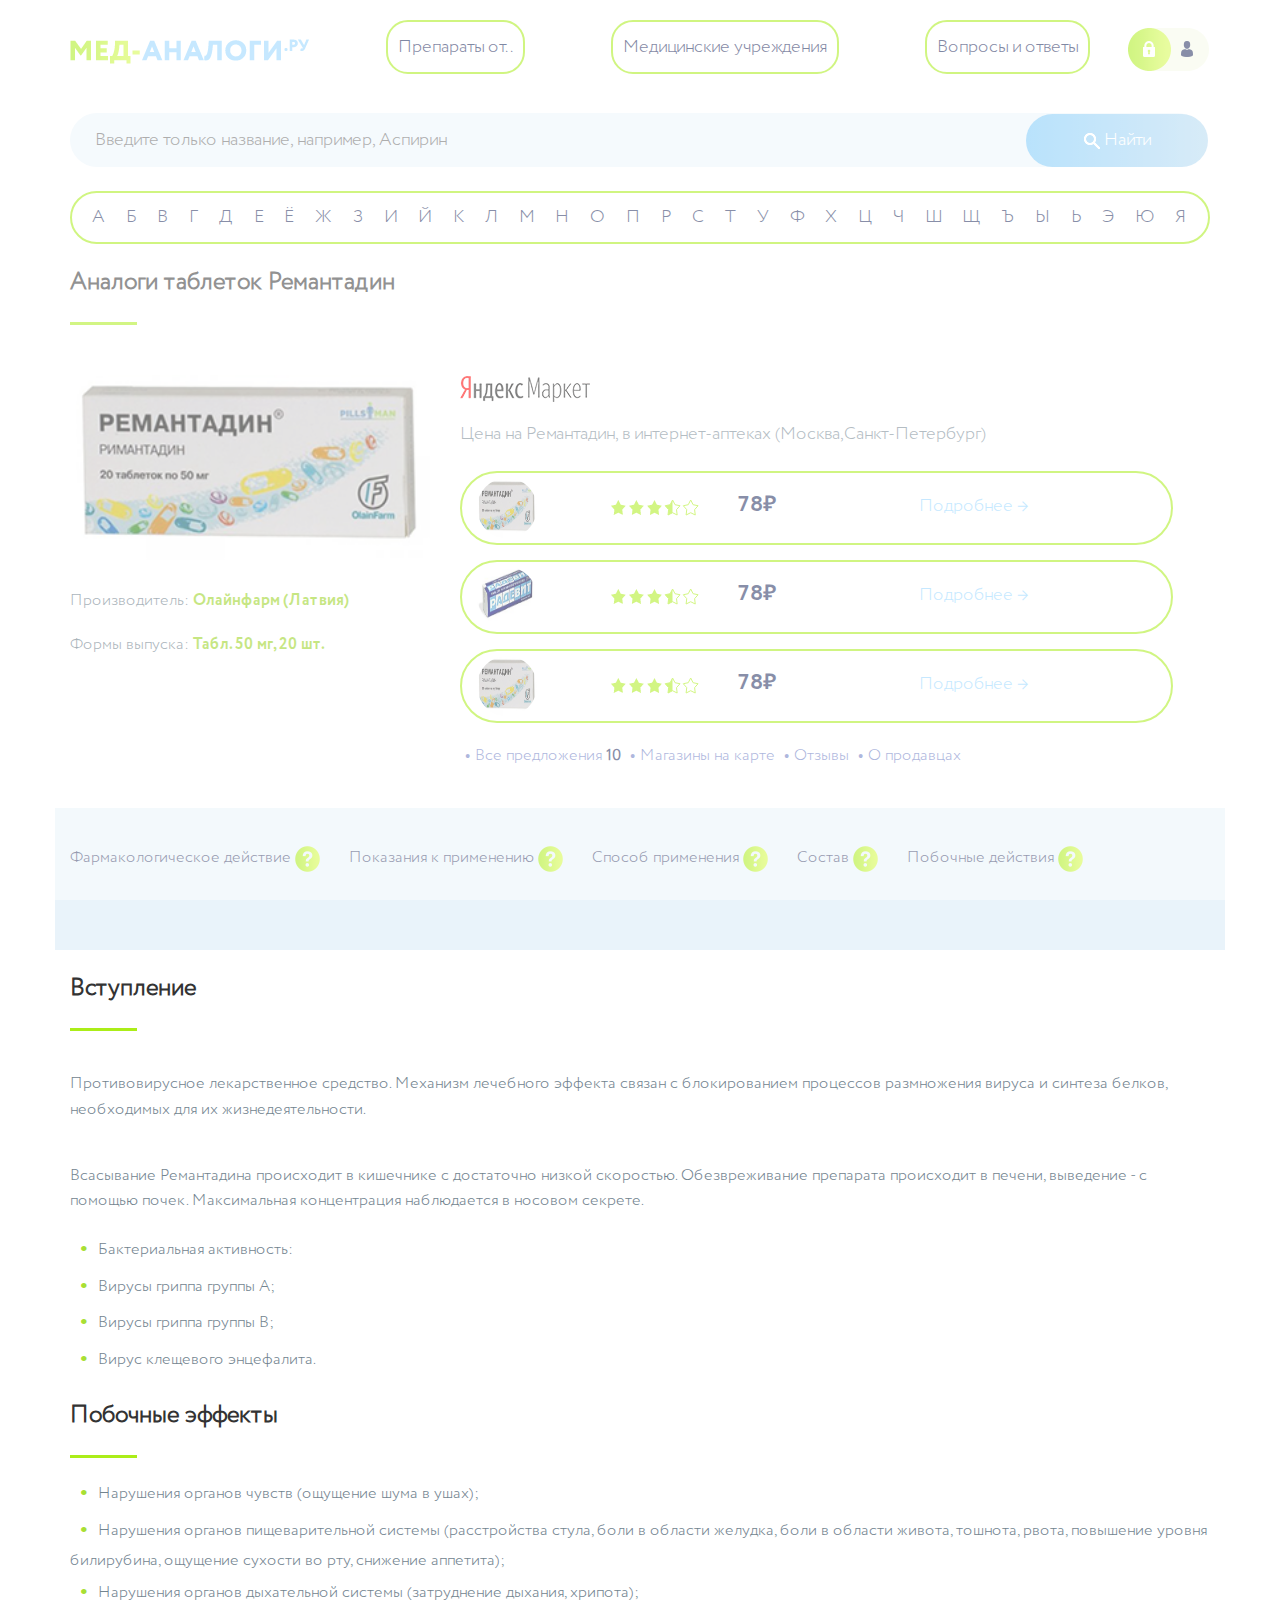
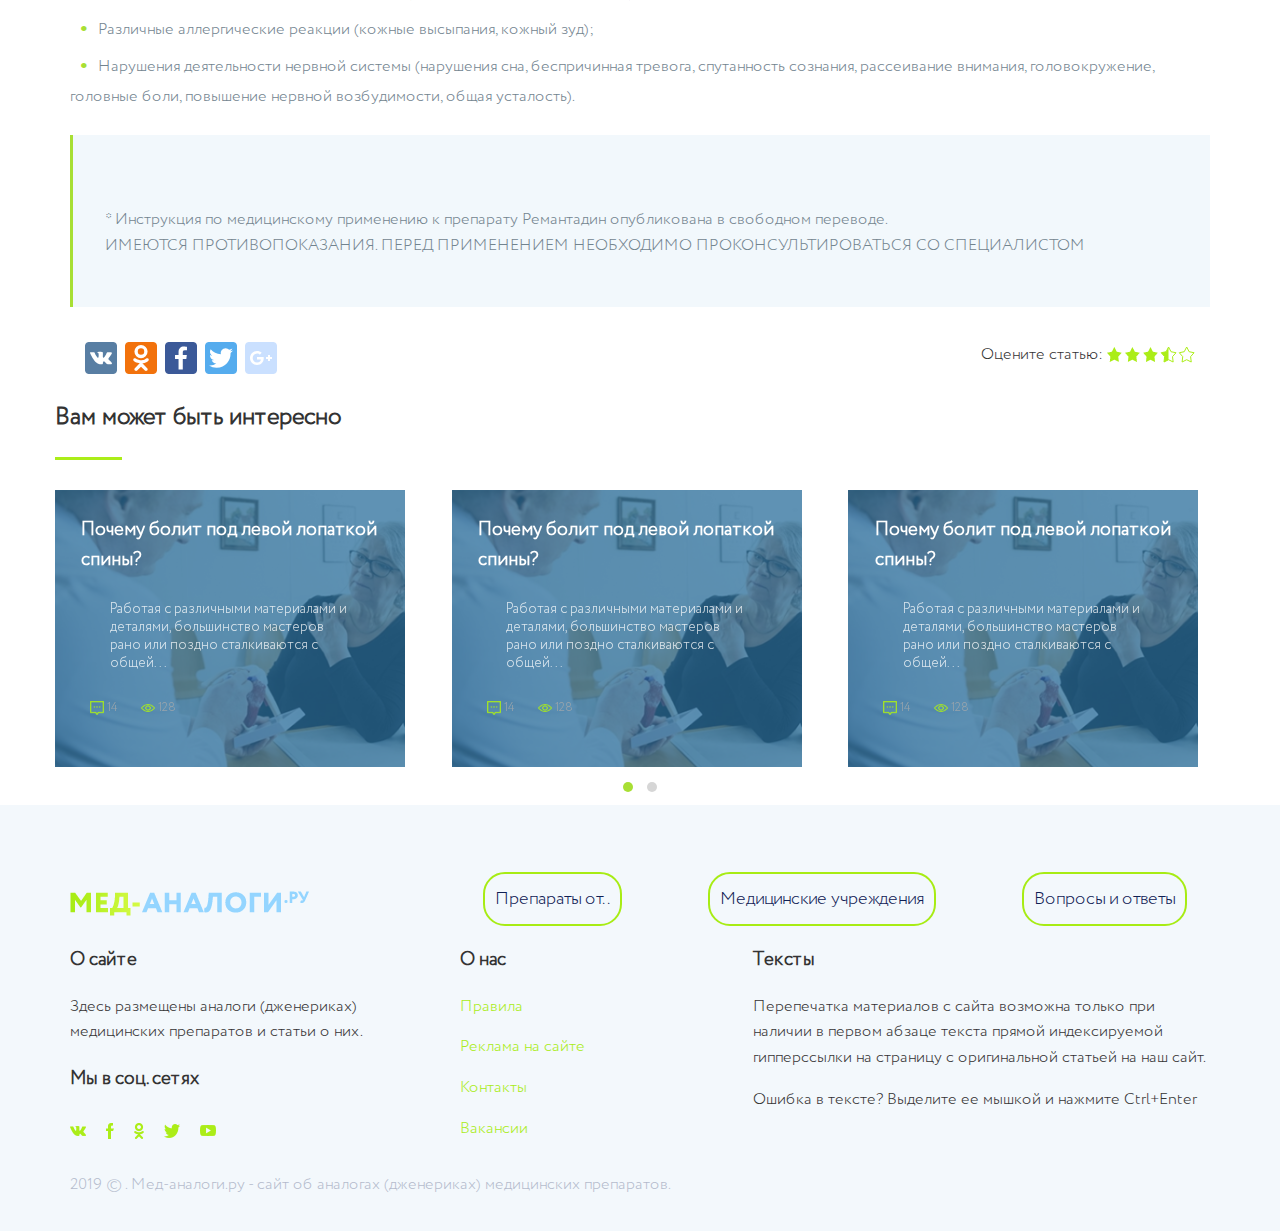
==== commit 3e26d73a: "carusell done" ====
--- a/Verstka/analog_item_page.html
+++ b/Verstka/analog_item_page.html
@@ -27,12 +27,12 @@
 	<link rel="stylesheet" href="css/fonts.css">
 	<link rel="stylesheet" href="css/main.css">
 	<link rel="stylesheet" href="css/media.css">
-	
+
 	<link rel="stylesheet" href="owlcarousel/owl.carousel.min.css">
 
 	<link rel="stylesheet" href="owlcarousel/owl.theme.green.css">
-	
-	
+
+
 	<script src="libs/modernizr/modernizr.js"></script>
 
 </head>
@@ -194,7 +194,7 @@
 							<li>Нарушения органов чувств (ощущение шума в ушах);</li>
 							<li>Нарушения органов пищеварительной системы (расстройства стула, боли в области желудка,
 								боли в области живота,
-								тошнота,    рвота, повышение уровня билирубина, ощущение сухости во рту, снижение
+								тошнота, рвота, повышение уровня билирубина, ощущение сухости во рту, снижение
 								аппетита);</li>
 							<li>Нарушения органов дыхательной системы (затруднение дыхания, хрипота);</li>
 							<li>Различные аллергические реакции (кожные высыпания, кожный зуд);</li>
@@ -207,7 +207,9 @@
 
 
 						<div class="col-md-12 col-xs-12 preparat_alert">
-							<p>* Инструкция по медицинскому применению к препарату Ремантадин опубликована в свободном переводе. <br> ИМЕЮТСЯ ПРОТИВОПОКАЗАНИЯ. ПЕРЕД ПРИМЕНЕНИЕМ НЕОБХОДИМО ПРОКОНСУЛЬТИРОВАТЬСЯ СО СПЕЦИАЛИСТОМ</p>
+							<p>* Инструкция по медицинскому применению к препарату Ремантадин опубликована в свободном
+								переводе. <br> ИМЕЮТСЯ ПРОТИВОПОКАЗАНИЯ. ПЕРЕД ПРИМЕНЕНИЕМ НЕОБХОДИМО
+								ПРОКОНСУЛЬТИРОВАТЬСЯ СО СПЕЦИАЛИСТОМ</p>
 						</div>
 
 						<div class="col-md-12 preparat_social">
@@ -216,18 +218,86 @@
 						</div>
 
 						<div class="row related_news">
-								<h2>Вам может быть интересно</h2>
-								<div class="green_line"></div>
-
-								<div class="owl-carousel owl-theme">
-										<div> Your Content </div>
-										<div> Your Content </div>
-										<div> Your Content </div>
-										<div> Your Content </div>
-										<div> Your Content </div>
-										<div> Your Content </div>
-										<div> Your Content </div>
-									  </div>
+							<h2>Вам может быть интересно</h2>
+							<div class="green_line"></div>
+
+							<div class="owl-carousel owl-theme related_news_carusel">
+								
+						
+
+								<div class="realeted_news_fls" style="background-image: url(img/gremma_arm_big.png)">
+
+									<div class="overlay_top">
+										<h3>Почему болит под
+											левой лопаткой спины?</h3>
+										<p>Работая с различными материалами и
+											деталями, большинство мастеров рано
+											или поздно сталкиваются с общей...</p>
+
+										<div class="post_detail">
+											<span> <img src="img/comment.png" alt="coment"> 14 </span>
+											<span> <img src="img/view.png" alt="coment"> 128 </span>
+										</div>
+									</div>
+									<div class="overlay"></div>
+
+								</div>
+
+								<div class="realeted_news_fls" style="background-image: url(img/gremma_arm_big.png)">
+
+									<div class="overlay_top">
+										<h3>Почему болит под
+											левой лопаткой спины?</h3>
+										<p>Работая с различными материалами и
+											деталями, большинство мастеров рано
+											или поздно сталкиваются с общей...</p>
+
+										<div class="post_detail">
+											<span> <img src="img/comment.png" alt="coment"> 14 </span>
+											<span> <img src="img/view.png" alt="coment"> 128 </span>
+										</div>
+									</div>
+									<div class="overlay"></div>
+
+								</div>
+
+								<div class="realeted_news_fls" style="background-image: url(img/gremma_arm_big.png)">
+
+									<div class="overlay_top">
+										<h3>Почему болит под
+											левой лопаткой спины?</h3>
+										<p>Работая с различными материалами и
+											деталями, большинство мастеров рано
+											или поздно сталкиваются с общей...</p>
+
+										<div class="post_detail">
+											<span> <img src="img/comment.png" alt="coment"> 14 </span>
+											<span> <img src="img/view.png" alt="coment"> 128 </span>
+										</div>
+									</div>
+									<div class="overlay"></div>
+
+								</div>
+								<div class="realeted_news_fls" style="background-image: url(img/gremma_arm_big.png)">
+
+									<div class="overlay_top">
+										<h3>Почему болит под
+											левой лопаткой спины?</h3>
+										<p>Работая с различными материалами и
+											деталями, большинство мастеров рано
+											или поздно сталкиваются с общей...</p>
+
+										<div class="post_detail">
+											<span> <img src="img/comment.png" alt="coment"> 14 </span>
+											<span> <img src="img/view.png" alt="coment"> 128 </span>
+										</div>
+									</div>
+									<div class="overlay"></div>
+
+								</div>
+
+							
+							</div>
 
 						</div>
 
@@ -319,29 +389,32 @@
 
 	<script src="js/common.js"></script>
 
-	
-
-<script src="owlcarousel/owl.carousel.min.js"></script>
-
-<script>
-$('.owl-carousel').owlCarousel({
-    loop:true,
-    margin:10,
-	nav:false,
-	dots:true,
-    responsive:{
-        0:{
-            items:1
-        },
-        600:{
-            items:2
-        },
-        1000:{
-            items:3
-        }
-    }
-})
-</script>
+
+
+	<script src="owlcarousel/owl.carousel.min.js"></script>
+
+	<script>
+		$('.owl-carousel').owlCarousel({
+			center: false,
+			margin: 20,
+			nav: false,
+			dots: true,
+			autoWidth:false,
+			loop: false,
+			rewind: true,
+			responsive: {
+				0: {
+					items: 1
+				},
+				600: {
+					items: 2
+				},
+				1000: {
+					items: 3
+				}
+			}
+		})
+	</script>
 
 </body>
 
--- a/Verstka/css/main.css
+++ b/Verstka/css/main.css
@@ -521,11 +521,13 @@
 	color: #72848f;
 	margin-top: 40px;
 }
+
 .fullstory_preparat ul {
 	list-style-type: none;
 	padding: 0;
 	color: #72848f;
 }
+
 .fullstory_preparat ul li::before {
 	content: "🞄";
 	color: #a8df34;
@@ -541,10 +543,77 @@
 	margin: 10px auto;
 	border-left: 3px solid #a8df34;
 }
+
 .preparat_social {
 	padding-top: 25px;
 	padding-bottom: 25px;
 }
+
 .rate_preparat {
 	float: right;
 }
+
+.realeted_news_fls {
+	width: 350px;
+	height: 277px;
+	background-position: 0 0;
+	background-size: cover;
+	background-repeat: no-repeat;
+	position: relative;
+}
+
+.overlay {
+	width: 100%;
+	height: 100%;
+	background-color: #296e9b;
+	opacity: .75;
+	position: absolute;
+	top: 0;
+	left: 0;
+	z-index: 0;
+}
+
+.overlay_top {
+	z-index: 3;
+	position: absolute;
+	opacity: 1;
+	color: #fff;
+	top: 0;
+	left: 0;
+}
+
+.overlay_top p {
+	color: #fff;
+	margin: auto;
+	width: 241px;
+	height: 48px;
+	opacity: 0.8;
+	color: #ffffff;
+	font-size: 14px;
+	font-weight: 400;
+	line-height: 18px;
+}
+
+.overlay_top h3 {
+	width: 85%;
+	color: #ffffff;
+	font-weight: 700;
+	margin: 25px auto;
+}
+.post_detail {
+	margin-left: 35px;
+	margin-top: 50px;
+	font-size: 12px;
+	color: #99a4ac;
+}
+
+.post_detail span {
+	margin-right: 20px;
+}
+.post_detail img{
+	display: inline !important;
+	width: 14px !important;
+}
+.related_news_carusel {
+	margin-top: 30px;
+}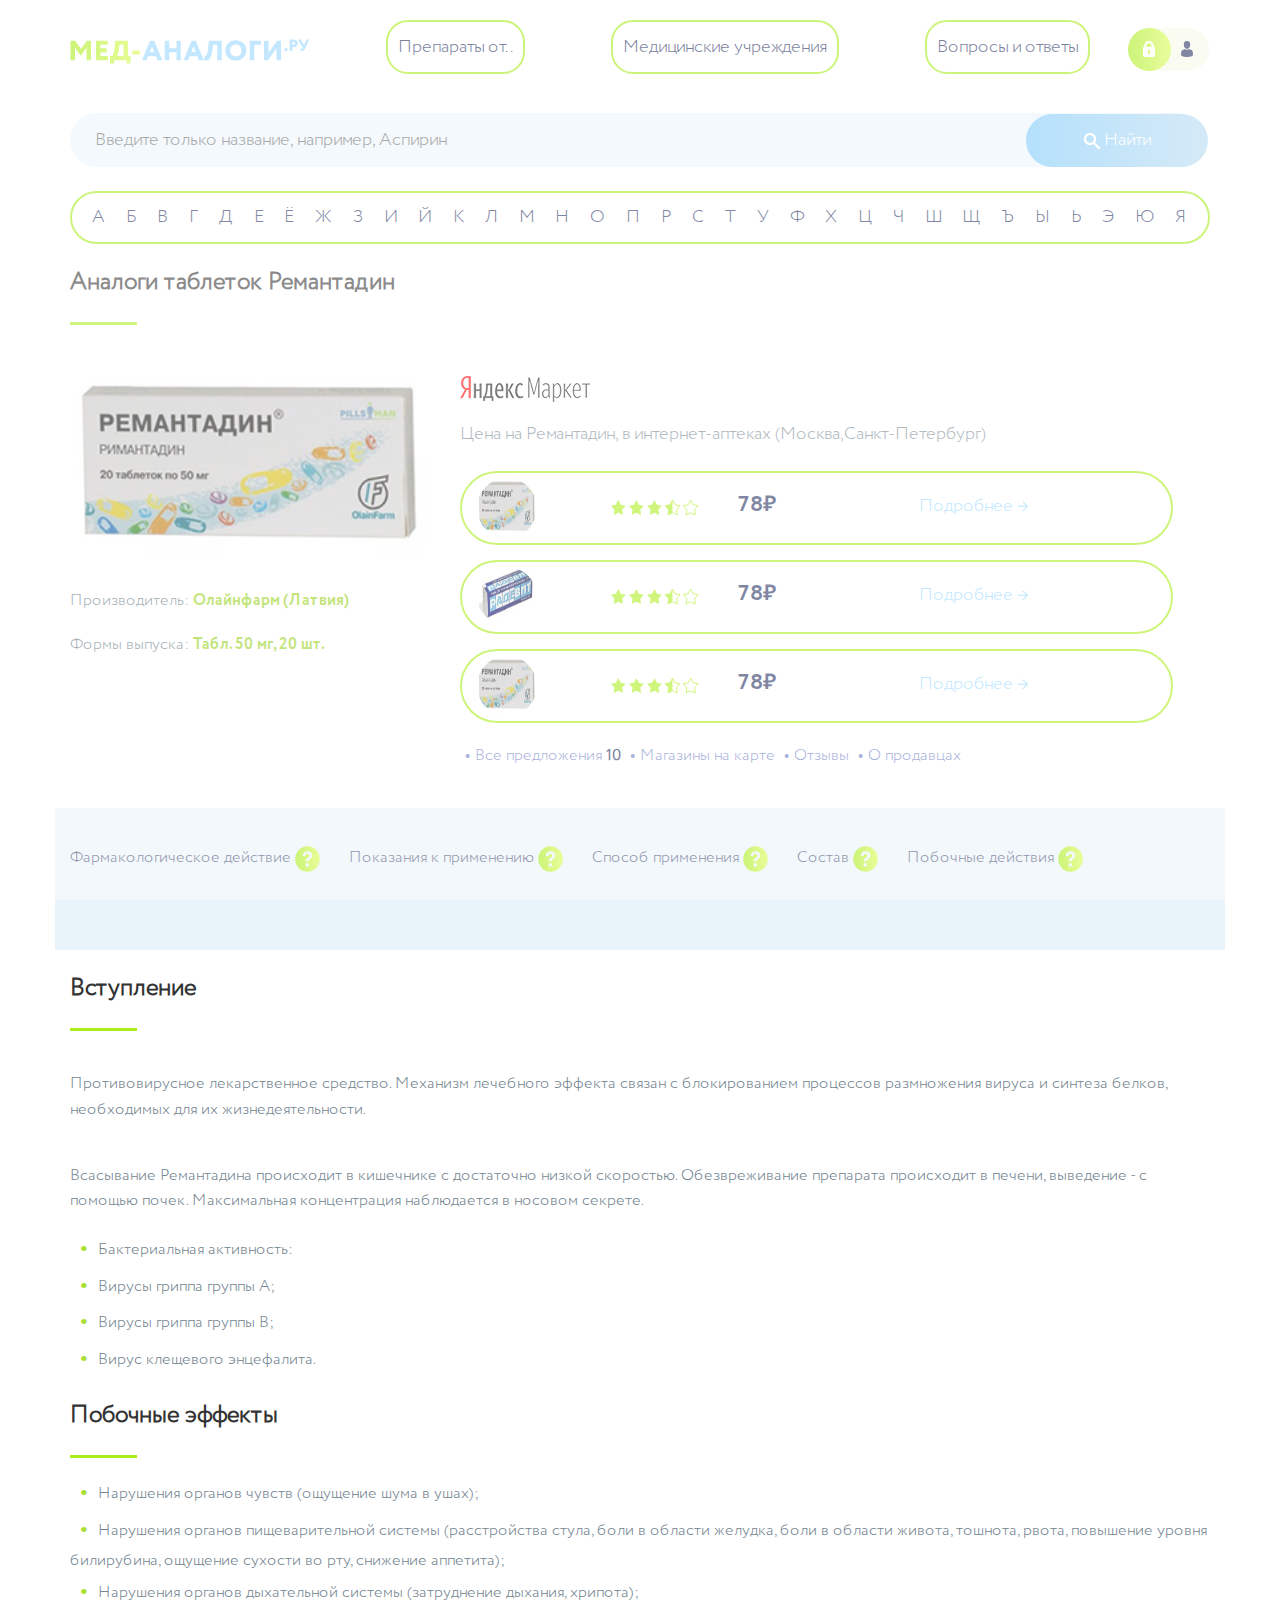
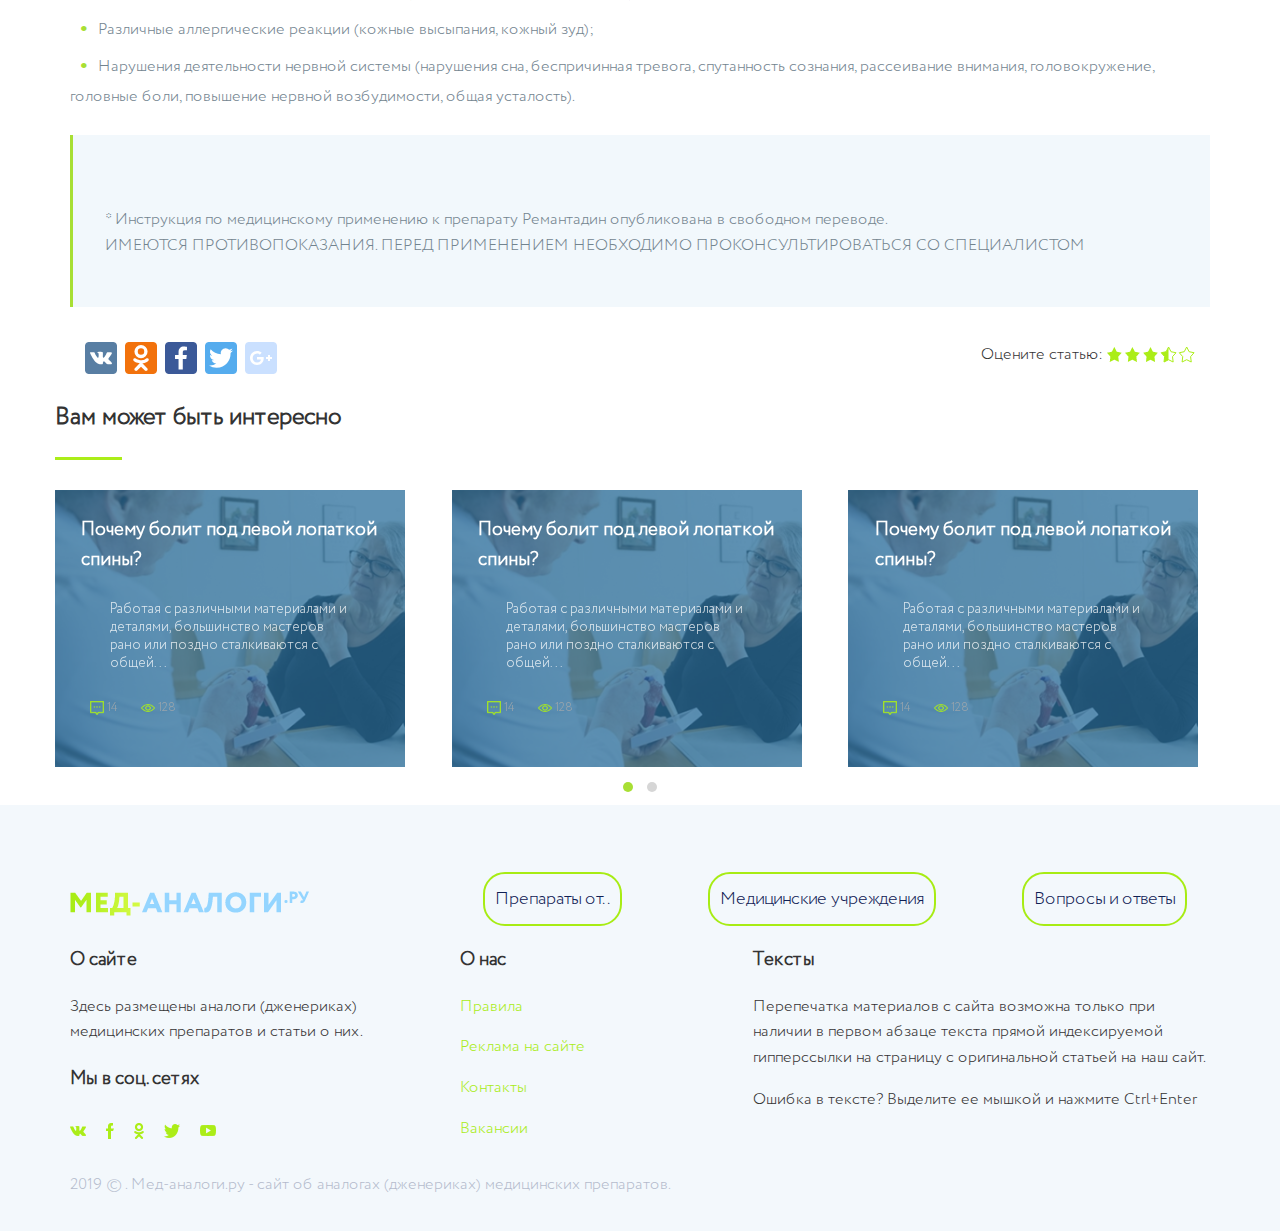
==== commit bb6b62d6: "formating" ====
--- a/Verstka/analog_item_page.html
+++ b/Verstka/analog_item_page.html
@@ -222,8 +222,8 @@
 							<div class="green_line"></div>
 
 							<div class="owl-carousel owl-theme related_news_carusel">
-								
-						
+
+
 
 								<div class="realeted_news_fls" style="background-image: url(img/gremma_arm_big.png)">
 
@@ -296,7 +296,7 @@
 
 								</div>
 
-							
+
 							</div>
 
 						</div>
@@ -399,7 +399,7 @@
 			margin: 20,
 			nav: false,
 			dots: true,
-			autoWidth:false,
+			autoWidth: false,
 			loop: false,
 			rewind: true,
 			responsive: {
